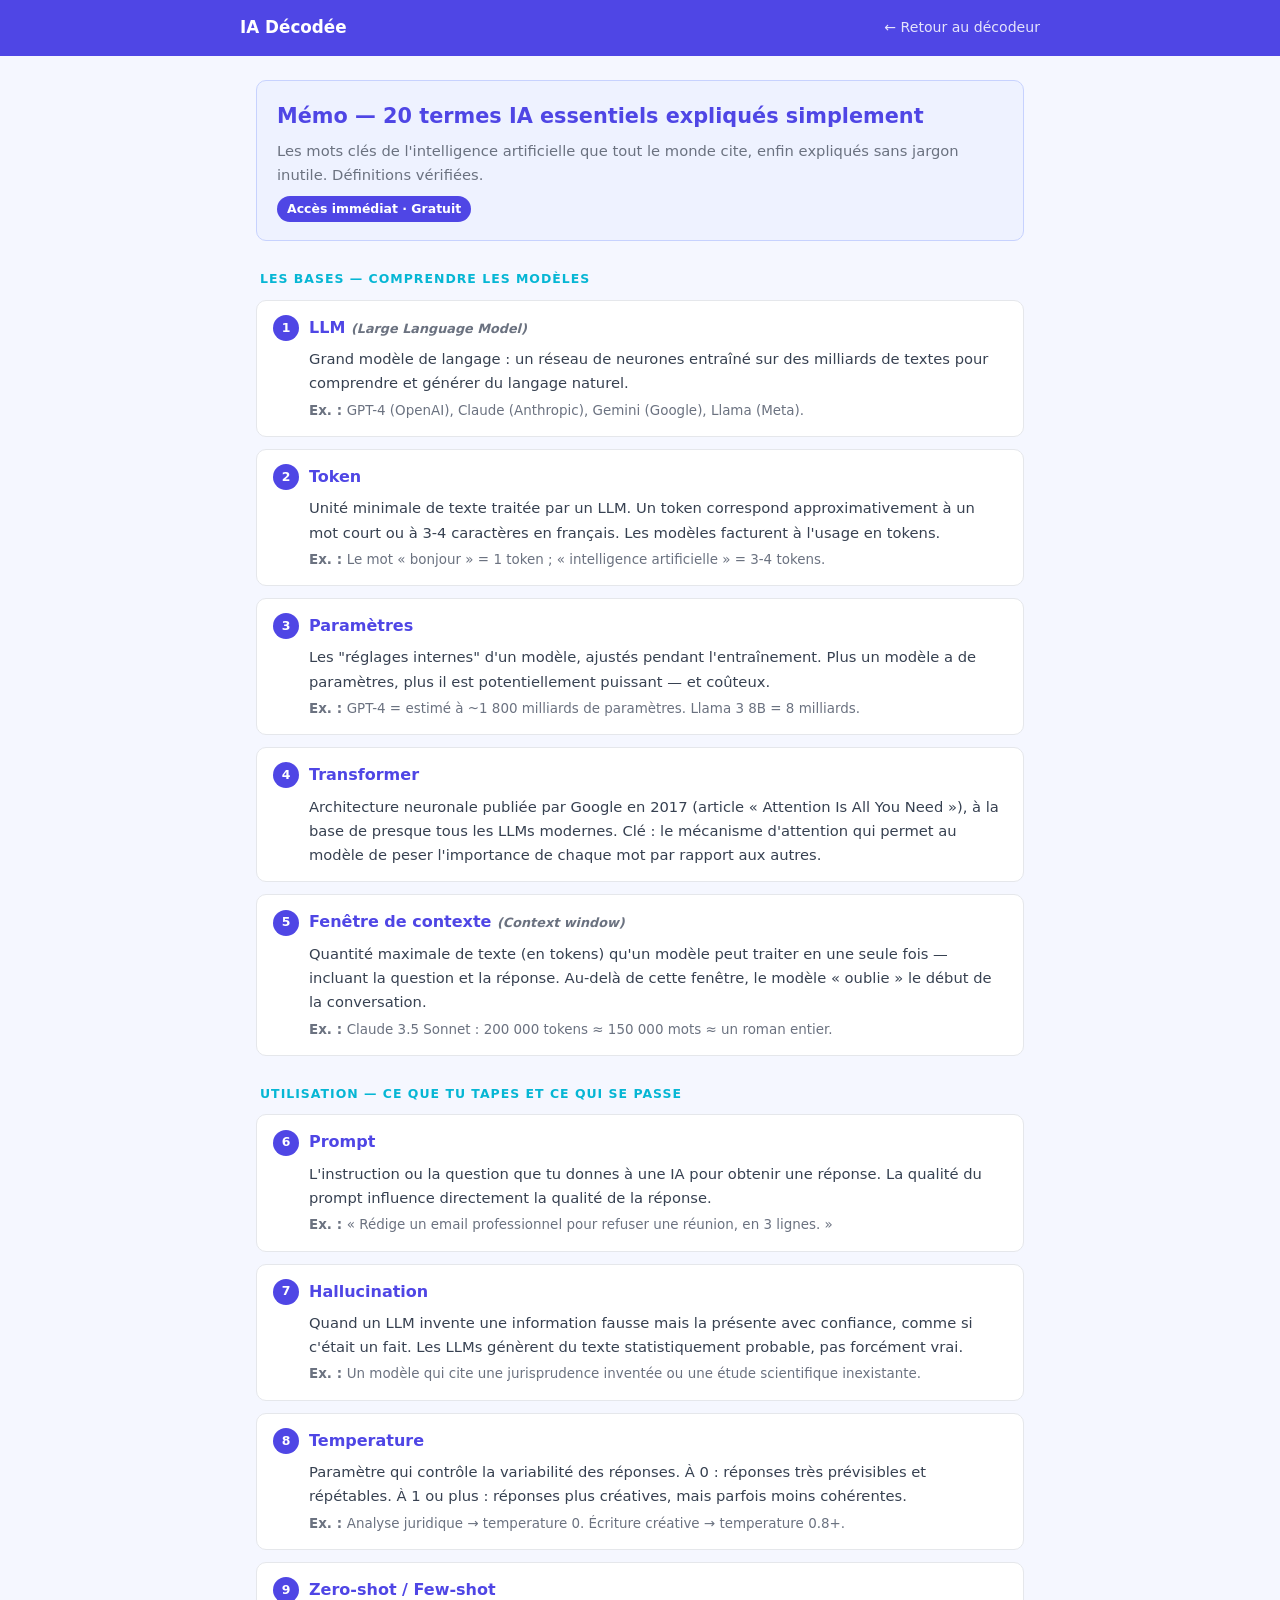
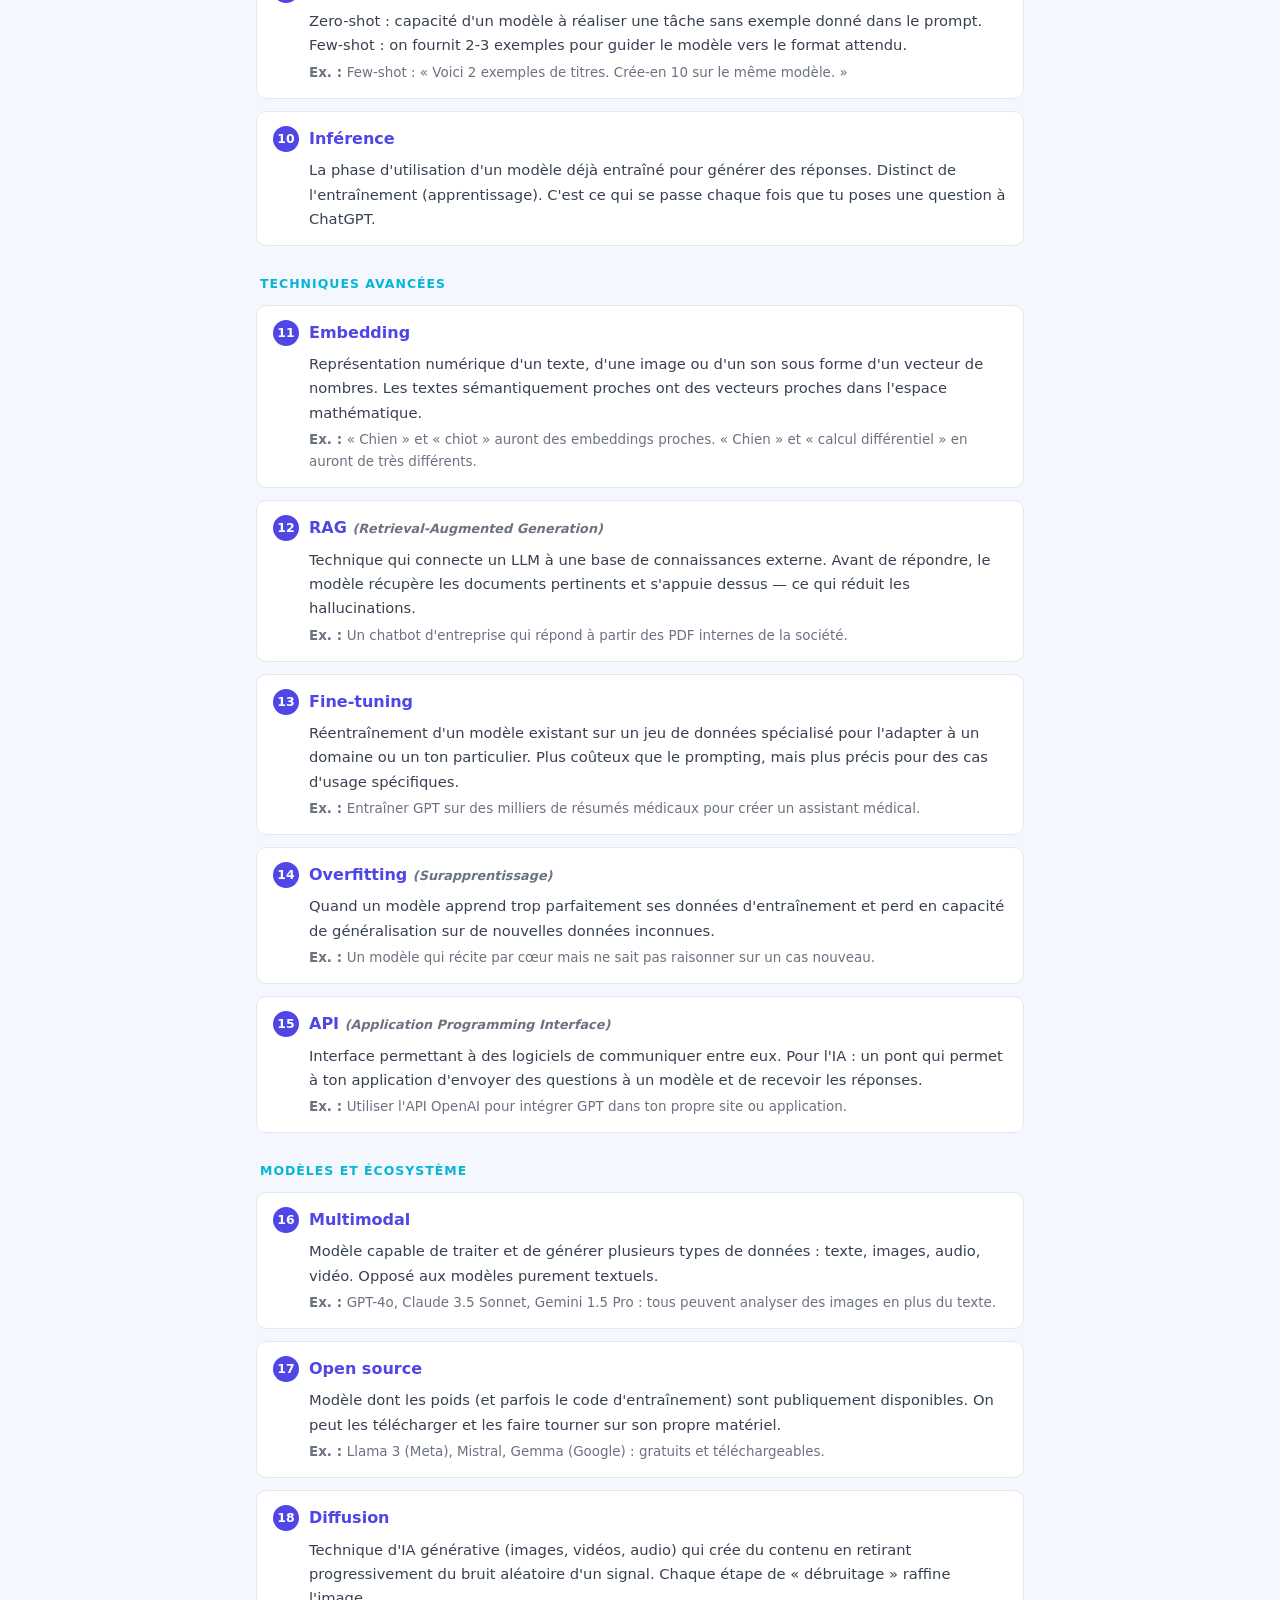
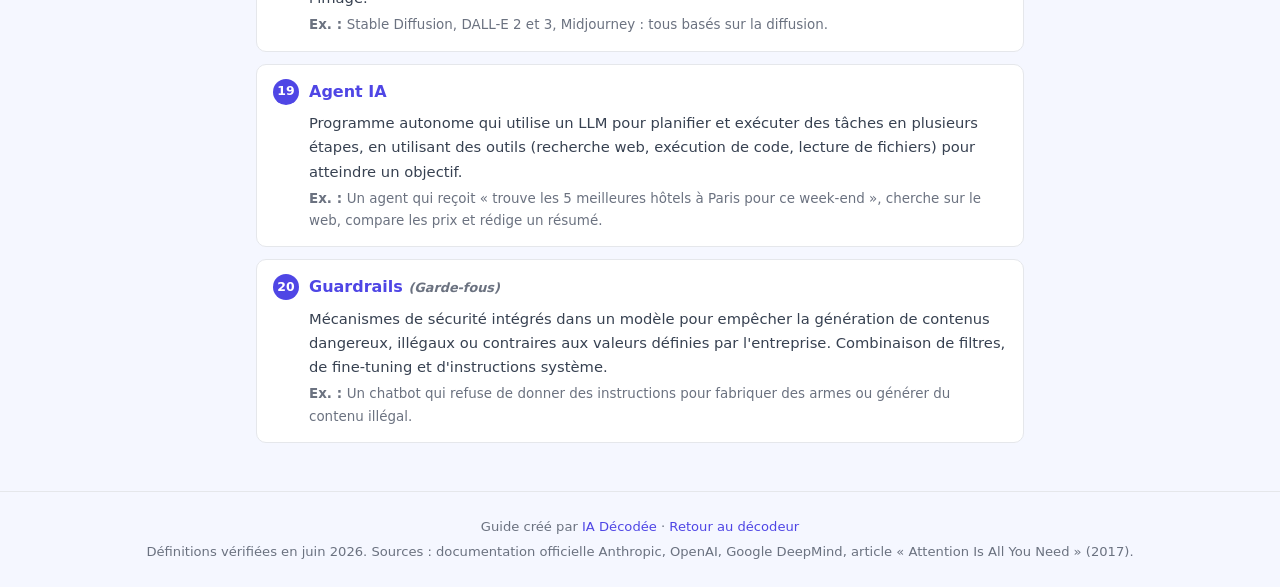
==== guides/memo-20-termes-ia.html @ 5c41bc14 "Lead magnet instantane : guide memo-20-termes-ia.html + success state avec lien direct (BOS 29/06)" ====
<!DOCTYPE html>
<html lang="fr">
<head>
  <meta charset="UTF-8" />
  <meta name="viewport" content="width=device-width, initial-scale=1.0" />
  <title>Mémo : 20 termes IA essentiels | IA Décodée</title>
  <meta name="description" content="Les 20 termes d'intelligence artificielle les plus importants expliqués simplement, en une page. LLM, prompt, RAG, embedding, agent, token, hallucination…" />
  <meta name="robots" content="noindex, follow" />
  <style>
    :root {
      --bg: #f5f7ff;
      --surface: #ffffff;
      --primary: #4f46e5;
      --primary-light: #eef2ff;
      --cyan: #06b6d4;
      --text: #1e1b4b;
      --text-muted: #6b7280;
      --border: #e5e7eb;
      --radius: 10px;
      --font: 'Segoe UI', system-ui, sans-serif;
    }
    *, *::before, *::after { box-sizing: border-box; margin: 0; padding: 0; }
    html { font-size: 16px; scroll-behavior: smooth; }
    body { font-family: var(--font); background: var(--bg); color: var(--text); line-height: 1.65; }

    /* Header */
    header { background: var(--primary); padding: 14px 20px; }
    .header-inner { max-width: 800px; margin: 0 auto; display: flex; align-items: center; justify-content: space-between; }
    .brand { color: #fff; font-weight: 700; font-size: 1.05rem; text-decoration: none; }
    .header-back { color: rgba(255,255,255,.85); font-size: .88rem; text-decoration: none; }
    .header-back:hover { color: #fff; }

    /* Main */
    main { max-width: 800px; margin: 0 auto; padding: 24px 16px 48px; }

    /* Intro box */
    .intro { background: var(--primary-light); border: 1px solid #c7d2fe; border-radius: var(--radius); padding: 18px 20px; margin-bottom: 28px; }
    .intro h1 { font-size: 1.3rem; color: var(--primary); margin-bottom: 6px; }
    .intro p { font-size: .92rem; color: var(--text-muted); }
    .intro .tag { display: inline-block; background: var(--primary); color: #fff; border-radius: 20px; font-size: .78rem; font-weight: 600; padding: 3px 10px; margin-top: 8px; }

    /* Terms grid */
    .terms-list { display: flex; flex-direction: column; gap: 12px; }
    .term { background: var(--surface); border: 1px solid var(--border); border-radius: var(--radius); padding: 14px 16px; transition: box-shadow .2s; }
    .term:hover { box-shadow: 0 3px 12px rgba(79,70,229,.12); }
    .term-header { display: flex; align-items: center; gap: 10px; margin-bottom: 6px; }
    .term-num { background: var(--primary); color: #fff; border-radius: 50%; width: 26px; height: 26px; display: flex; align-items: center; justify-content: center; font-size: .78rem; font-weight: 700; flex-shrink: 0; }
    .term-name { font-weight: 700; font-size: 1rem; color: var(--primary); }
    .term-en { font-size: .8rem; color: var(--text-muted); font-style: italic; }
    .term-def { font-size: .92rem; color: #374151; padding-left: 36px; }
    .term-ex { font-size: .84rem; color: var(--text-muted); padding-left: 36px; margin-top: 4px; }
    .term-ex::before { content: "Ex. : "; font-weight: 600; }

    /* Section label */
    .section-label { font-size: .78rem; font-weight: 700; text-transform: uppercase; letter-spacing: .08em; color: var(--cyan); margin: 28px 0 10px; padding-left: 4px; }

    /* Footer */
    footer { text-align: center; padding: 24px 16px; font-size: .82rem; color: var(--text-muted); border-top: 1px solid var(--border); }
    footer a { color: var(--primary); text-decoration: none; }

    @media print { header, footer { display: none; } main { padding: 0; } }
    @media (max-width: 480px) { .intro h1 { font-size: 1.1rem; } .term-def { padding-left: 0; margin-top: 4px; } .term-ex { padding-left: 0; } }
  </style>
</head>
<body>

<header>
  <div class="header-inner">
    <a href="../index.html" class="brand">IA Décodée</a>
    <a href="../index.html" class="header-back">← Retour au décodeur</a>
  </div>
</header>

<main>

  <div class="intro">
    <h1>Mémo — 20 termes IA essentiels expliqués simplement</h1>
    <p>Les mots clés de l'intelligence artificielle que tout le monde cite, enfin expliqués sans jargon inutile. Définitions vérifiées.</p>
    <span class="tag">Accès immédiat · Gratuit</span>
  </div>

  <p class="section-label">Les bases — comprendre les modèles</p>

  <div class="terms-list">

    <div class="term">
      <div class="term-header">
        <div class="term-num">1</div>
        <div>
          <div class="term-name">LLM <span class="term-en">(Large Language Model)</span></div>
        </div>
      </div>
      <div class="term-def">Grand modèle de langage : un réseau de neurones entraîné sur des milliards de textes pour comprendre et générer du langage naturel.</div>
      <div class="term-ex">GPT-4 (OpenAI), Claude (Anthropic), Gemini (Google), Llama (Meta).</div>
    </div>

    <div class="term">
      <div class="term-header">
        <div class="term-num">2</div>
        <div><div class="term-name">Token</div></div>
      </div>
      <div class="term-def">Unité minimale de texte traitée par un LLM. Un token correspond approximativement à un mot court ou à 3-4 caractères en français. Les modèles facturent à l'usage en tokens.</div>
      <div class="term-ex">Le mot « bonjour » = 1 token ; « intelligence artificielle » = 3-4 tokens.</div>
    </div>

    <div class="term">
      <div class="term-header">
        <div class="term-num">3</div>
        <div><div class="term-name">Paramètres</div></div>
      </div>
      <div class="term-def">Les "réglages internes" d'un modèle, ajustés pendant l'entraînement. Plus un modèle a de paramètres, plus il est potentiellement puissant — et coûteux.</div>
      <div class="term-ex">GPT-4 = estimé à ~1 800 milliards de paramètres. Llama 3 8B = 8 milliards.</div>
    </div>

    <div class="term">
      <div class="term-header">
        <div class="term-num">4</div>
        <div><div class="term-name">Transformer</div></div>
      </div>
      <div class="term-def">Architecture neuronale publiée par Google en 2017 (article « Attention Is All You Need »), à la base de presque tous les LLMs modernes. Clé : le mécanisme d'attention qui permet au modèle de peser l'importance de chaque mot par rapport aux autres.</div>
    </div>

    <div class="term">
      <div class="term-header">
        <div class="term-num">5</div>
        <div><div class="term-name">Fenêtre de contexte <span class="term-en">(Context window)</span></div></div>
      </div>
      <div class="term-def">Quantité maximale de texte (en tokens) qu'un modèle peut traiter en une seule fois — incluant la question et la réponse. Au-delà de cette fenêtre, le modèle « oublie » le début de la conversation.</div>
      <div class="term-ex">Claude 3.5 Sonnet : 200 000 tokens ≈ 150 000 mots ≈ un roman entier.</div>
    </div>

  </div>

  <p class="section-label">Utilisation — ce que tu tapes et ce qui se passe</p>

  <div class="terms-list">

    <div class="term">
      <div class="term-header">
        <div class="term-num">6</div>
        <div><div class="term-name">Prompt</div></div>
      </div>
      <div class="term-def">L'instruction ou la question que tu donnes à une IA pour obtenir une réponse. La qualité du prompt influence directement la qualité de la réponse.</div>
      <div class="term-ex">« Rédige un email professionnel pour refuser une réunion, en 3 lignes. »</div>
    </div>

    <div class="term">
      <div class="term-header">
        <div class="term-num">7</div>
        <div><div class="term-name">Hallucination</div></div>
      </div>
      <div class="term-def">Quand un LLM invente une information fausse mais la présente avec confiance, comme si c'était un fait. Les LLMs génèrent du texte statistiquement probable, pas forcément vrai.</div>
      <div class="term-ex">Un modèle qui cite une jurisprudence inventée ou une étude scientifique inexistante.</div>
    </div>

    <div class="term">
      <div class="term-header">
        <div class="term-num">8</div>
        <div><div class="term-name">Temperature</div></div>
      </div>
      <div class="term-def">Paramètre qui contrôle la variabilité des réponses. À 0 : réponses très prévisibles et répétables. À 1 ou plus : réponses plus créatives, mais parfois moins cohérentes.</div>
      <div class="term-ex">Analyse juridique → temperature 0. Écriture créative → temperature 0.8+.</div>
    </div>

    <div class="term">
      <div class="term-header">
        <div class="term-num">9</div>
        <div><div class="term-name">Zero-shot / Few-shot</div></div>
      </div>
      <div class="term-def">Zero-shot : capacité d'un modèle à réaliser une tâche sans exemple donné dans le prompt. Few-shot : on fournit 2-3 exemples pour guider le modèle vers le format attendu.</div>
      <div class="term-ex">Few-shot : « Voici 2 exemples de titres. Crée-en 10 sur le même modèle. »</div>
    </div>

    <div class="term">
      <div class="term-header">
        <div class="term-num">10</div>
        <div><div class="term-name">Inférence</div></div>
      </div>
      <div class="term-def">La phase d'utilisation d'un modèle déjà entraîné pour générer des réponses. Distinct de l'entraînement (apprentissage). C'est ce qui se passe chaque fois que tu poses une question à ChatGPT.</div>
    </div>

  </div>

  <p class="section-label">Techniques avancées</p>

  <div class="terms-list">

    <div class="term">
      <div class="term-header">
        <div class="term-num">11</div>
        <div><div class="term-name">Embedding</div></div>
      </div>
      <div class="term-def">Représentation numérique d'un texte, d'une image ou d'un son sous forme d'un vecteur de nombres. Les textes sémantiquement proches ont des vecteurs proches dans l'espace mathématique.</div>
      <div class="term-ex">« Chien » et « chiot » auront des embeddings proches. « Chien » et « calcul différentiel » en auront de très différents.</div>
    </div>

    <div class="term">
      <div class="term-header">
        <div class="term-num">12</div>
        <div><div class="term-name">RAG <span class="term-en">(Retrieval-Augmented Generation)</span></div></div>
      </div>
      <div class="term-def">Technique qui connecte un LLM à une base de connaissances externe. Avant de répondre, le modèle récupère les documents pertinents et s'appuie dessus — ce qui réduit les hallucinations.</div>
      <div class="term-ex">Un chatbot d'entreprise qui répond à partir des PDF internes de la société.</div>
    </div>

    <div class="term">
      <div class="term-header">
        <div class="term-num">13</div>
        <div><div class="term-name">Fine-tuning</div></div>
      </div>
      <div class="term-def">Réentraînement d'un modèle existant sur un jeu de données spécialisé pour l'adapter à un domaine ou un ton particulier. Plus coûteux que le prompting, mais plus précis pour des cas d'usage spécifiques.</div>
      <div class="term-ex">Entraîner GPT sur des milliers de résumés médicaux pour créer un assistant médical.</div>
    </div>

    <div class="term">
      <div class="term-header">
        <div class="term-num">14</div>
        <div><div class="term-name">Overfitting <span class="term-en">(Surapprentissage)</span></div></div>
      </div>
      <div class="term-def">Quand un modèle apprend trop parfaitement ses données d'entraînement et perd en capacité de généralisation sur de nouvelles données inconnues.</div>
      <div class="term-ex">Un modèle qui récite par cœur mais ne sait pas raisonner sur un cas nouveau.</div>
    </div>

    <div class="term">
      <div class="term-header">
        <div class="term-num">15</div>
        <div><div class="term-name">API <span class="term-en">(Application Programming Interface)</span></div></div>
      </div>
      <div class="term-def">Interface permettant à des logiciels de communiquer entre eux. Pour l'IA : un pont qui permet à ton application d'envoyer des questions à un modèle et de recevoir les réponses.</div>
      <div class="term-ex">Utiliser l'API OpenAI pour intégrer GPT dans ton propre site ou application.</div>
    </div>

  </div>

  <p class="section-label">Modèles et écosystème</p>

  <div class="terms-list">

    <div class="term">
      <div class="term-header">
        <div class="term-num">16</div>
        <div><div class="term-name">Multimodal</div></div>
      </div>
      <div class="term-def">Modèle capable de traiter et de générer plusieurs types de données : texte, images, audio, vidéo. Opposé aux modèles purement textuels.</div>
      <div class="term-ex">GPT-4o, Claude 3.5 Sonnet, Gemini 1.5 Pro : tous peuvent analyser des images en plus du texte.</div>
    </div>

    <div class="term">
      <div class="term-header">
        <div class="term-num">17</div>
        <div><div class="term-name">Open source</div></div>
      </div>
      <div class="term-def">Modèle dont les poids (et parfois le code d'entraînement) sont publiquement disponibles. On peut les télécharger et les faire tourner sur son propre matériel.</div>
      <div class="term-ex">Llama 3 (Meta), Mistral, Gemma (Google) : gratuits et téléchargeables.</div>
    </div>

    <div class="term">
      <div class="term-header">
        <div class="term-num">18</div>
        <div><div class="term-name">Diffusion</div></div>
      </div>
      <div class="term-def">Technique d'IA générative (images, vidéos, audio) qui crée du contenu en retirant progressivement du bruit aléatoire d'un signal. Chaque étape de « débruitage » raffine l'image.</div>
      <div class="term-ex">Stable Diffusion, DALL-E 2 et 3, Midjourney : tous basés sur la diffusion.</div>
    </div>

    <div class="term">
      <div class="term-header">
        <div class="term-num">19</div>
        <div><div class="term-name">Agent IA</div></div>
      </div>
      <div class="term-def">Programme autonome qui utilise un LLM pour planifier et exécuter des tâches en plusieurs étapes, en utilisant des outils (recherche web, exécution de code, lecture de fichiers) pour atteindre un objectif.</div>
      <div class="term-ex">Un agent qui reçoit « trouve les 5 meilleures hôtels à Paris pour ce week-end », cherche sur le web, compare les prix et rédige un résumé.</div>
    </div>

    <div class="term">
      <div class="term-header">
        <div class="term-num">20</div>
        <div><div class="term-name">Guardrails <span class="term-en">(Garde-fous)</span></div></div>
      </div>
      <div class="term-def">Mécanismes de sécurité intégrés dans un modèle pour empêcher la génération de contenus dangereux, illégaux ou contraires aux valeurs définies par l'entreprise. Combinaison de filtres, de fine-tuning et d'instructions système.</div>
      <div class="term-ex">Un chatbot qui refuse de donner des instructions pour fabriquer des armes ou générer du contenu illégal.</div>
    </div>

  </div>

</main>

<footer>
  <p>Guide créé par <a href="https://www.youtube.com/@iadecodefr" target="_blank" rel="noopener">IA Décodée</a>
     · <a href="../index.html">Retour au décodeur</a></p>
  <p style="margin-top:4px;">Définitions vérifiées en juin 2026. Sources : documentation officielle Anthropic, OpenAI, Google DeepMind, article « Attention Is All You Need » (2017).</p>
</footer>

</body>
</html>
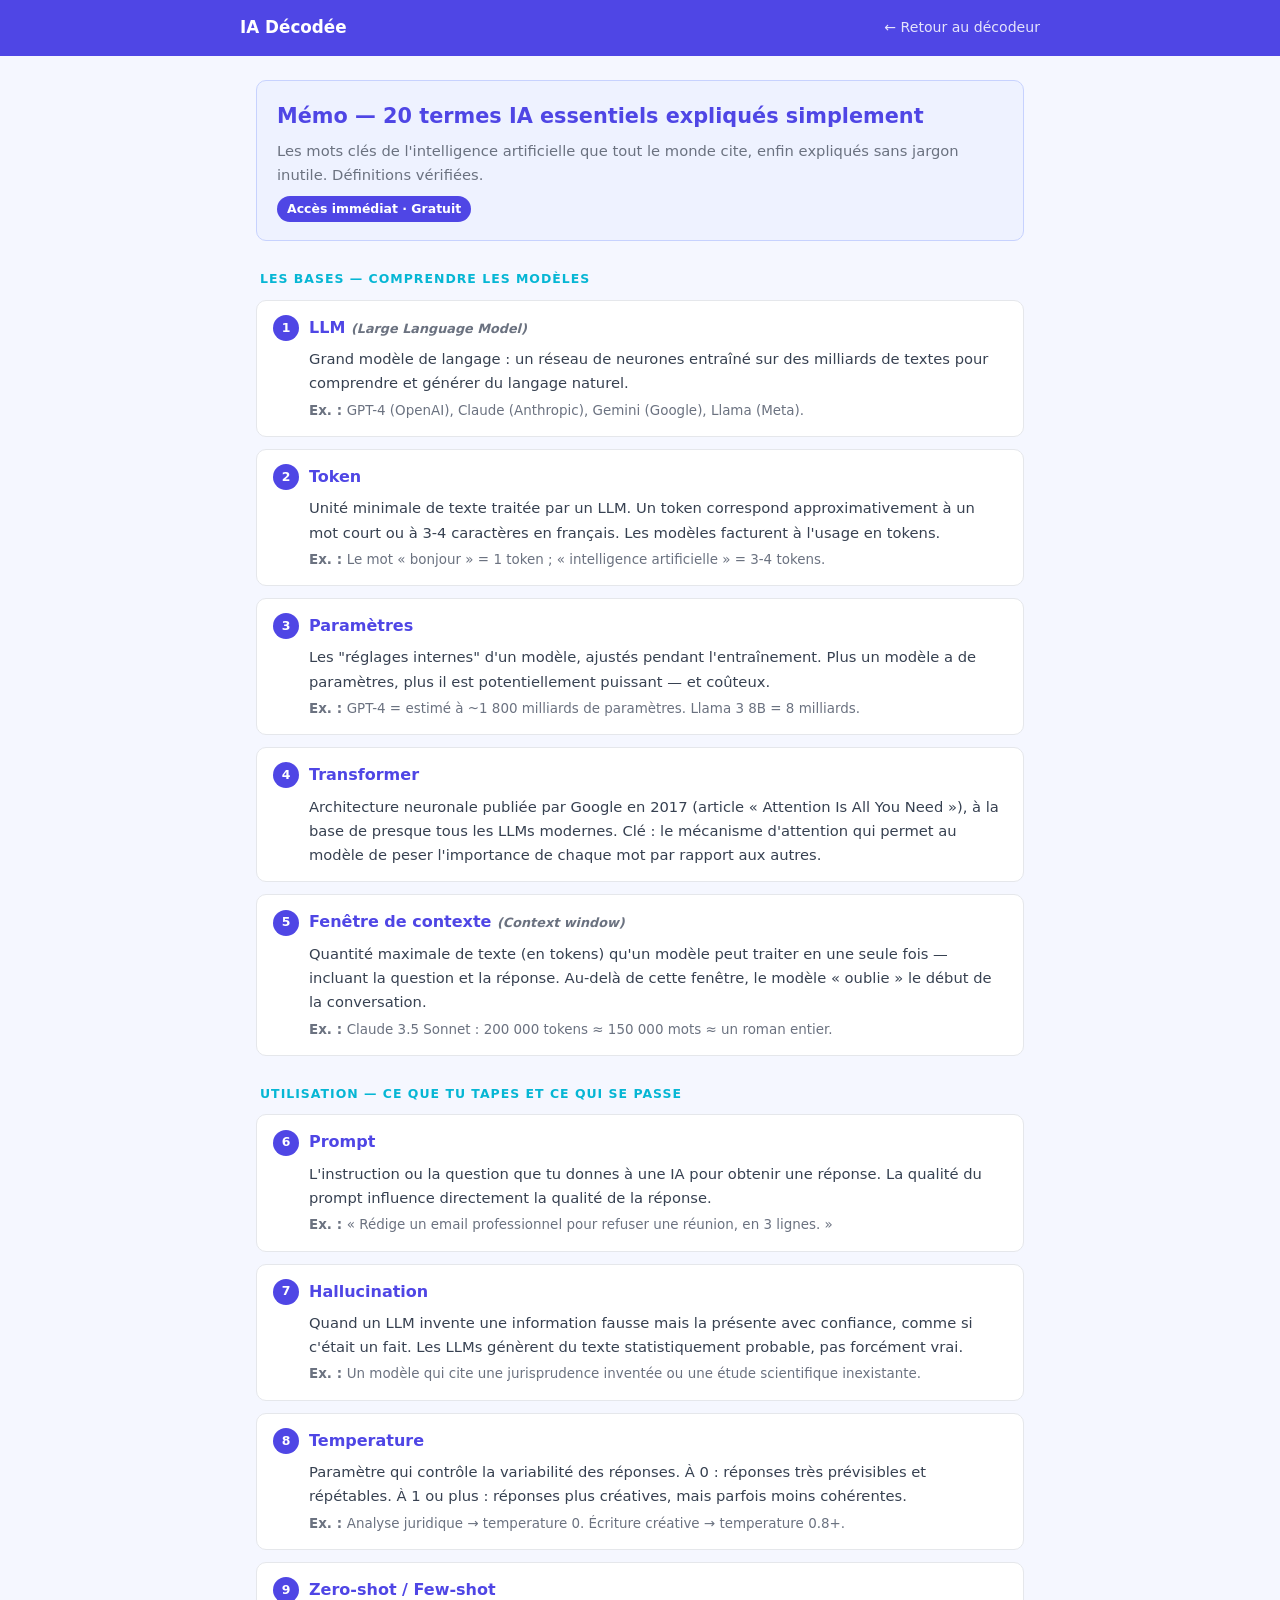
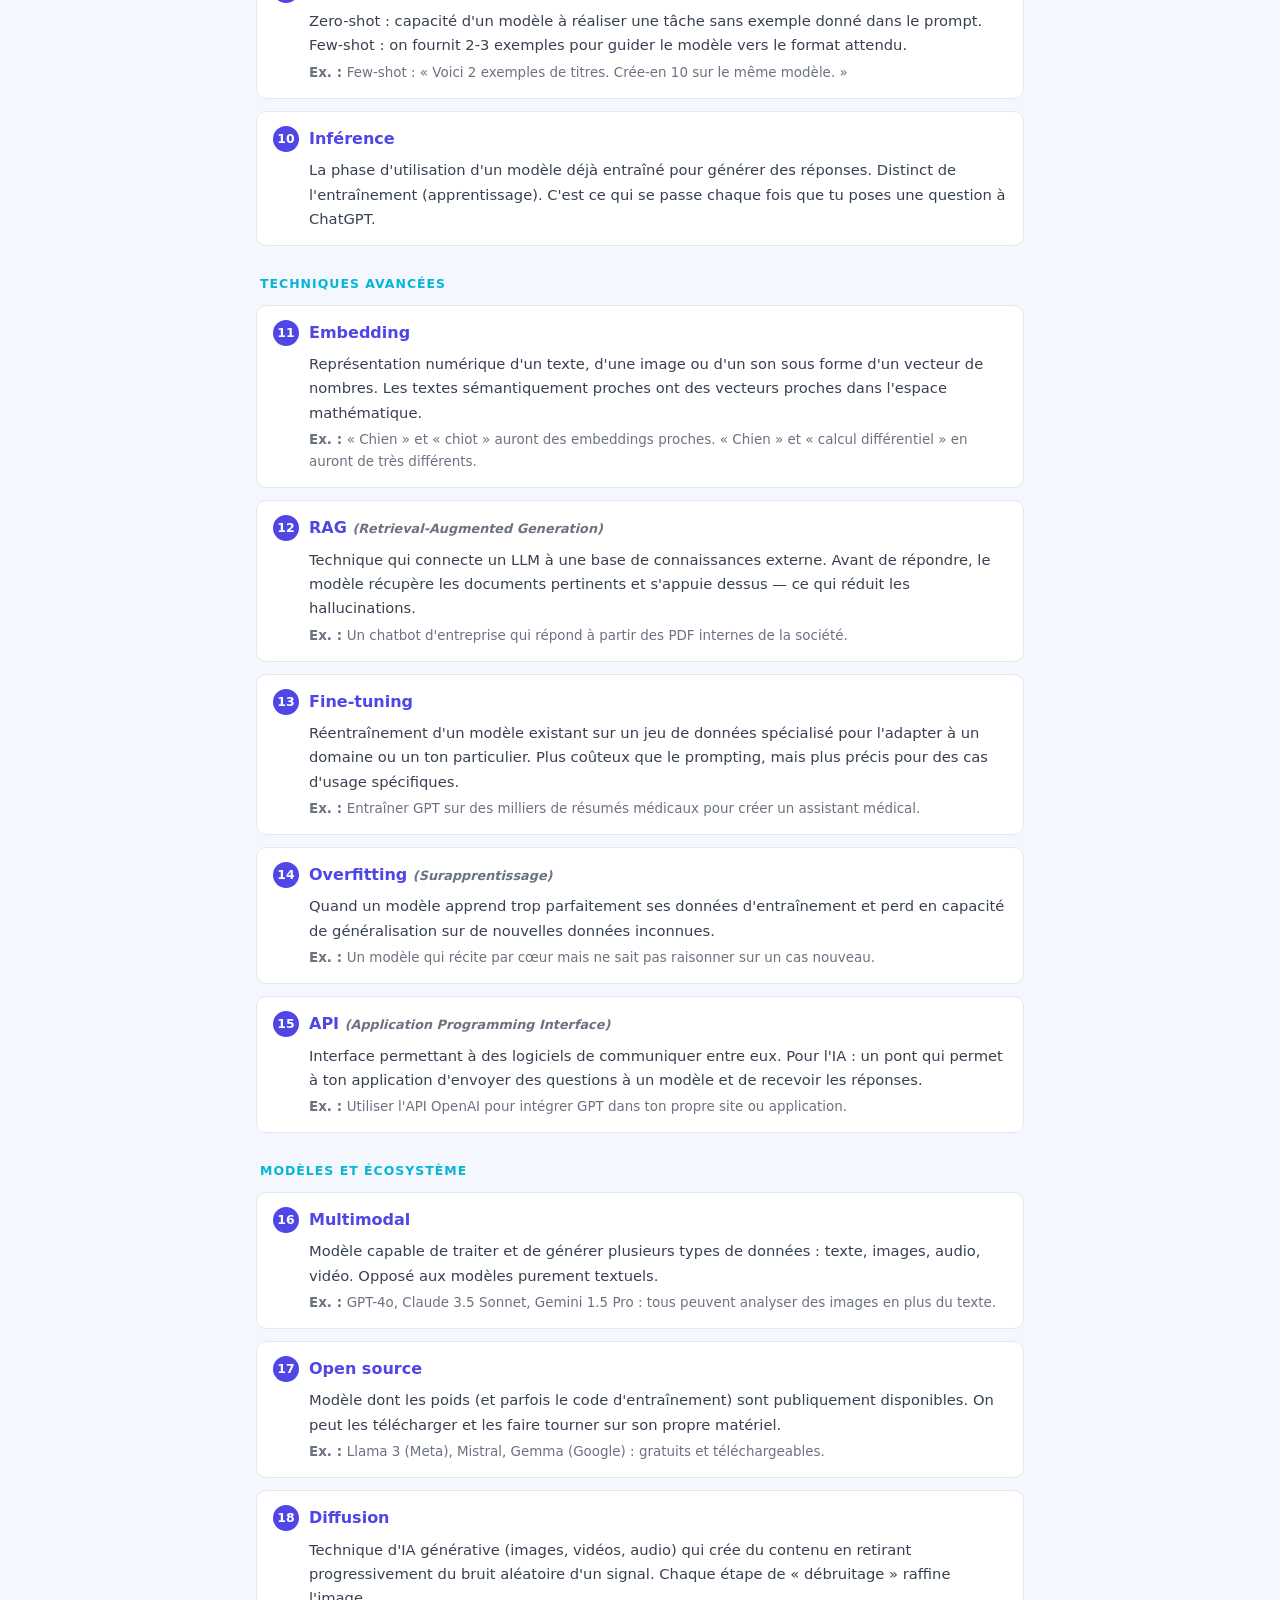
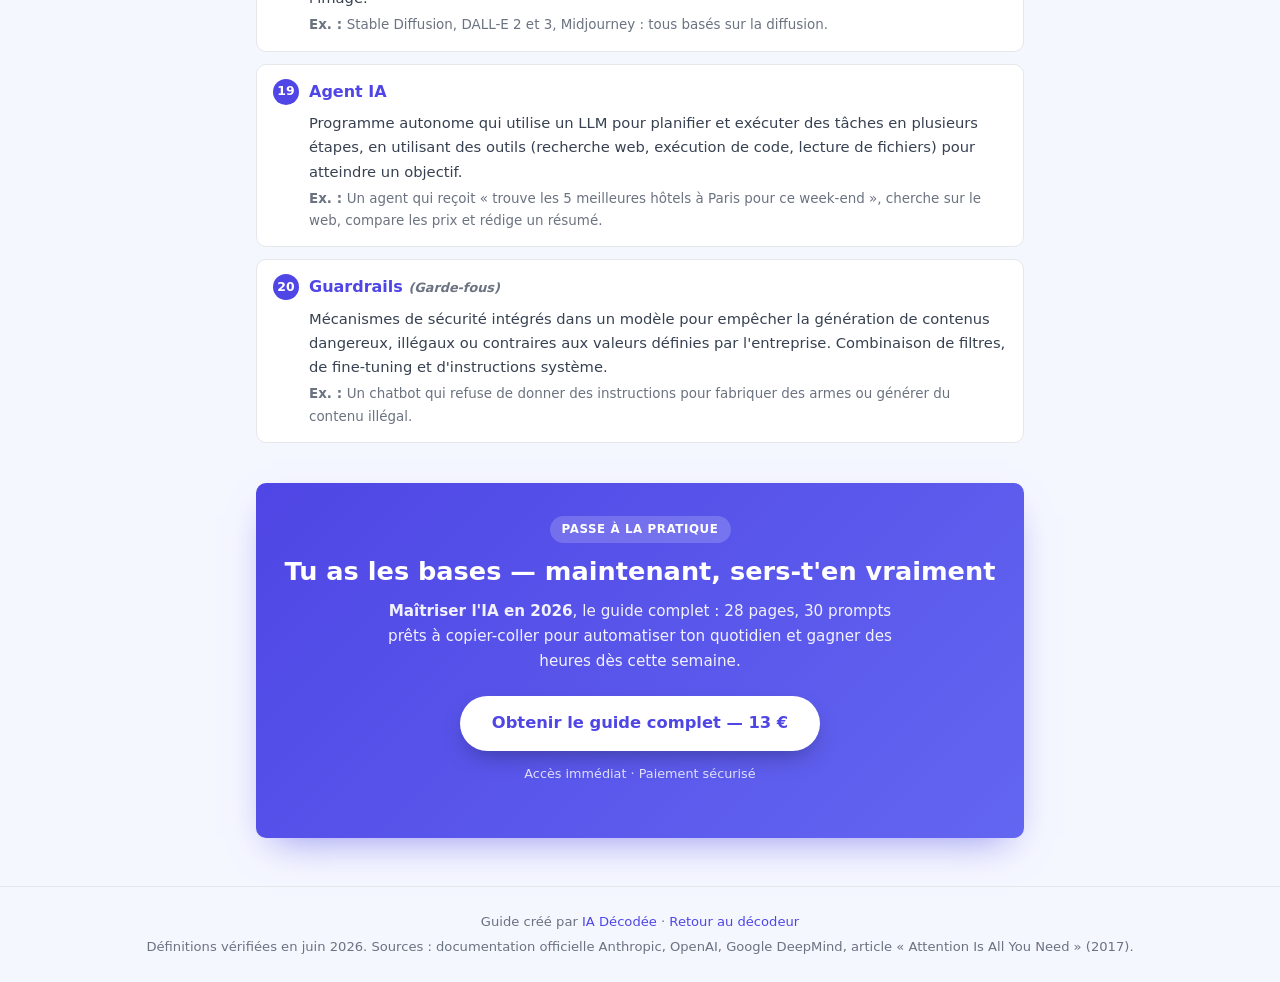
==== commit 27569750: "Fix fuite conversion: CTA guide IA 13€ en bas du mémo (cul-de-sac) (BOS 29/06)" ====
--- a/guides/memo-20-termes-ia.html
+++ b/guides/memo-20-termes-ia.html
@@ -54,11 +54,20 @@
     /* Section label */
     .section-label { font-size: .78rem; font-weight: 700; text-transform: uppercase; letter-spacing: .08em; color: var(--cyan); margin: 28px 0 10px; padding-left: 4px; }
 
+    /* Offer CTA — passage au produit payant */
+    .offer-cta { background: linear-gradient(135deg, var(--primary) 0%, #6366f1 100%); border-radius: var(--radius); padding: 32px 26px; margin-top: 40px; text-align: center; color: #fff; box-shadow: 0 16px 38px -16px rgba(79,70,229,.6); }
+    .offer-cta .offer-kicker { display: inline-block; background: rgba(255,255,255,.18); color: #fff; border-radius: 20px; font-size: .74rem; font-weight: 700; letter-spacing: .05em; text-transform: uppercase; padding: 4px 12px; margin-bottom: 12px; }
+    .offer-cta h2 { font-size: clamp(1.25rem, 4vw, 1.6rem); color: #fff; margin-bottom: 10px; line-height: 1.3; }
+    .offer-cta p { font-size: .95rem; color: rgba(255,255,255,.92); max-width: 540px; margin: 0 auto 22px; }
+    .offer-cta .offer-btn { display: inline-block; background: #fff; color: var(--primary); font-weight: 700; font-size: 1.02rem; text-decoration: none; padding: 14px 32px; border-radius: 30px; box-shadow: 0 10px 24px -8px rgba(0,0,0,.35); transition: transform .15s ease, box-shadow .15s ease; }
+    .offer-cta .offer-btn:hover { transform: translateY(-2px); box-shadow: 0 14px 30px -8px rgba(0,0,0,.42); }
+    .offer-cta .offer-sub { font-size: .8rem; color: rgba(255,255,255,.8); margin-top: 12px; }
+
     /* Footer */
     footer { text-align: center; padding: 24px 16px; font-size: .82rem; color: var(--text-muted); border-top: 1px solid var(--border); }
     footer a { color: var(--primary); text-decoration: none; }
 
-    @media print { header, footer { display: none; } main { padding: 0; } }
+    @media print { header, footer, .offer-cta { display: none; } main { padding: 0; } }
     @media (max-width: 480px) { .intro h1 { font-size: 1.1rem; } .term-def { padding-left: 0; margin-top: 4px; } .term-ex { padding-left: 0; } }
   </style>
 </head>
@@ -282,6 +291,15 @@
     </div>
 
   </div>
+
+  <!-- ===== OFFRE PRODUIT — passage à la pratique ===== -->
+  <section class="offer-cta">
+    <span class="offer-kicker">Passe à la pratique</span>
+    <h2>Tu as les bases — maintenant, sers-t'en vraiment</h2>
+    <p><strong>Maîtriser l'IA en 2026</strong>, le guide complet : 28 pages, 30 prompts prêts à copier-coller pour automatiser ton quotidien et gagner des heures dès cette semaine.</p>
+    <a href="https://boutiquefred.gumroad.com/l/maitriser-ia-2026" target="_blank" rel="noopener" class="offer-btn">Obtenir le guide complet — 13 €</a>
+    <p class="offer-sub">Accès immédiat · Paiement sécurisé</p>
+  </section>
 
 </main>
 
